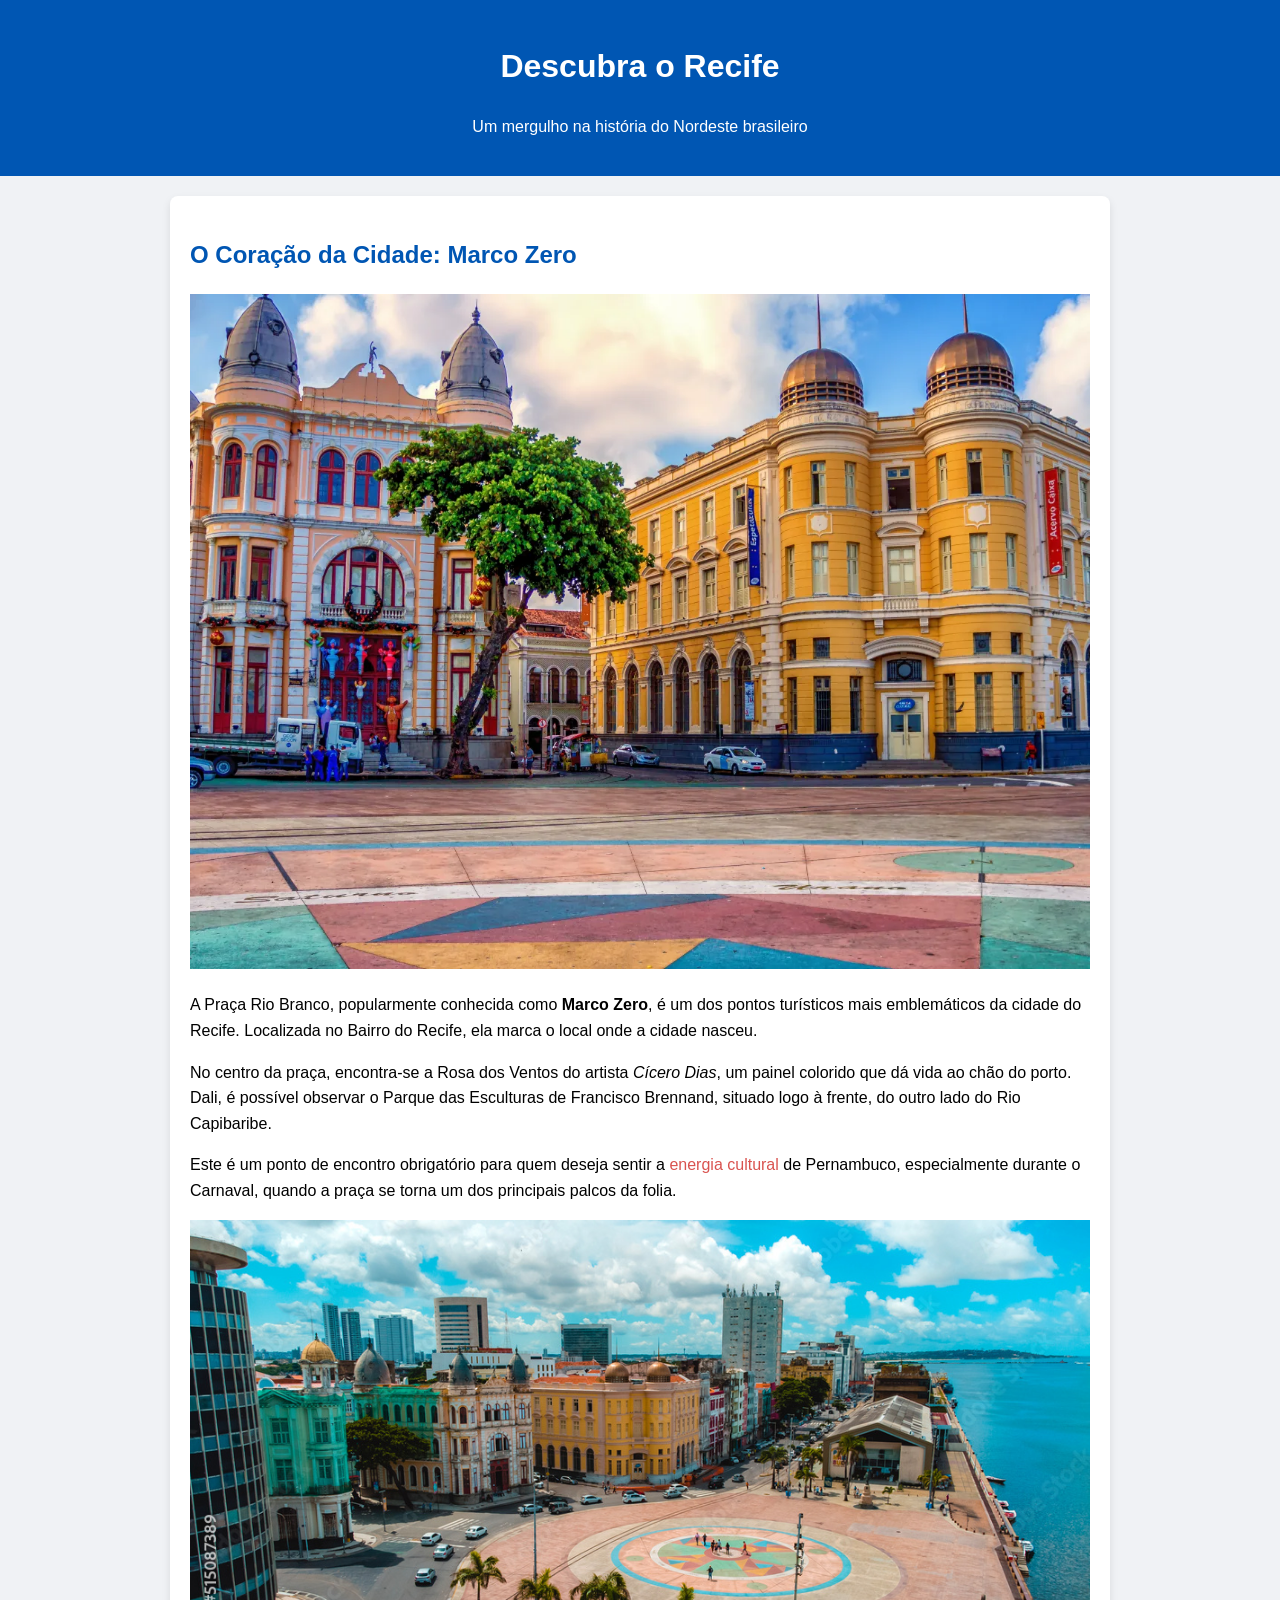
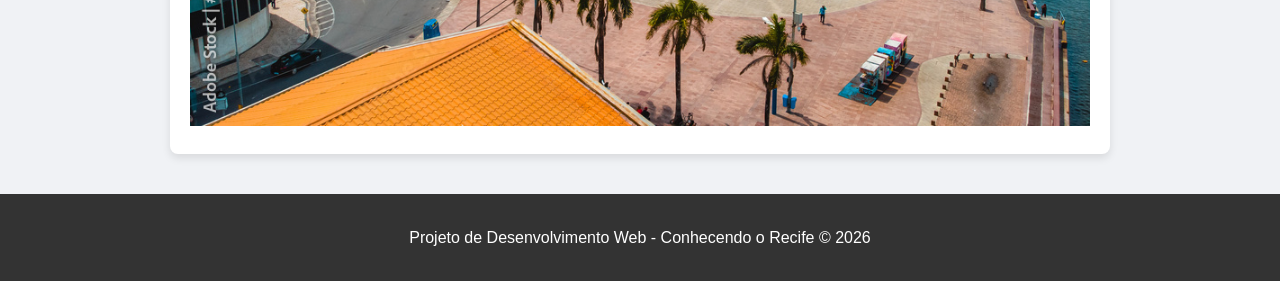
==== index.html @ 31863a39 "Add files via upload" ====
<!DOCTYPE html>
<html lang="pt-br">
<head>
    <meta charset="UTF-8">
    <meta name="viewport" content="width=device-width, initial-scale=1.0">
    <title>Recife - Marco Zero</title>
    <style>
        /* Estilização básica para uma apresentação limpa */
        body {
            font-family: Arial, sans-serif;
            margin: 0;
            padding: 0;
            line-height: 1.6;
            background-color: #f0f2f5;
        }

        header {
            background-color: #0056b3;
            color: white;
            padding: 20px;
            text-align: center;
        }

        main {
            max-width: 900px;
            margin: 20px auto;
            padding: 20px;
            background: white;
            border-radius: 8px;
            box-shadow: 0 4px 8px rgba(0,0,0,0.1);
        }

        .hero-image {
            width: 100%;
            height: auto;
            border-radius: 8px;
            margin-bottom: 20px;
        }

        h2 {
            color: #0056b3;
        }

        footer {
            background-color: #333;
            color: white;
            text-align: center;
            padding: 15px;
            margin-top: 40px;
        }

        /* Destaque para semântica inline */
        .destaque {
            color: #d9534f;
        }
    </style>
</head>
<body>

    <header>
        <h1>Descubra o Recife</h1>
        <p>Um mergulho na história do Nordeste brasileiro</p>
    </header>

    <main>
        <section>
            <h2>O Coração da Cidade: Marco Zero</h2>
            
            <img src="marco-zero-recife.jpg" alt="Praça Rio Branco, conhecida como Marco Zero em Recife" width="900">

            <p>
                A Praça Rio Branco, popularmente conhecida como <strong>Marco Zero</strong>, é um dos pontos turísticos mais emblemáticos da cidade do Recife. Localizada no Bairro do Recife, ela marca o local onde a cidade nasceu.
            </p>

            <p>
                No centro da praça, encontra-se a Rosa dos Ventos do artista <em>Cícero Dias</em>, um painel colorido que dá vida ao chão do porto. Dali, é possível observar o Parque das Esculturas de Francisco Brennand, situado logo à frente, do outro lado do Rio Capibaribe.
            </p>

            <p>
                Este é um ponto de encontro obrigatório para quem deseja sentir a <span class="destaque">energia cultural</span> de Pernambuco, especialmente durante o Carnaval, quando a praça se torna um dos principais palcos da folia.
            </p>

          <img src="praça-marco-zero.jpg" alt="Praça Rio Branco, conhecida como Marco Zero em Recife" width="900">

        </section>
    </main>

    <footer>
        <p>Projeto de Desenvolvimento Web - Conhecendo o Recife &copy; 2026</p>
    </footer>

</body>
</html>
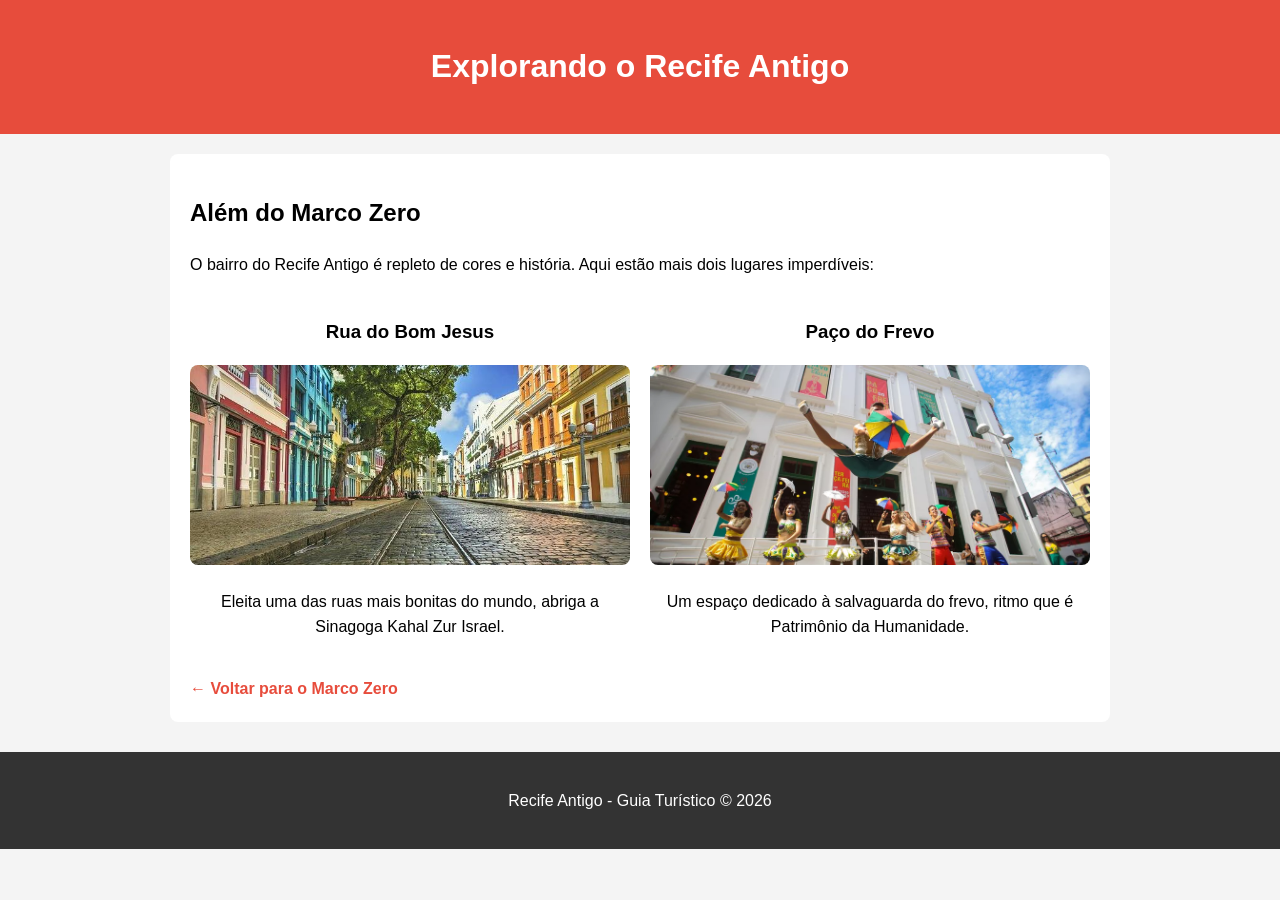
==== commit cc3f18ed: "Update title and content for Recife Antigo" ====
--- a/index.html
+++ b/index.html
@@ -3,91 +3,50 @@
 <head>
     <meta charset="UTF-8">
     <meta name="viewport" content="width=device-width, initial-scale=1.0">
-    <title>Recife - Marco Zero</title>
+    <title>Recife Antigo - Outros Pontos</title>
     <style>
-        /* Estilização básica para uma apresentação limpa */
-        body {
-            font-family: Arial, sans-serif;
-            margin: 0;
-            padding: 0;
-            line-height: 1.6;
-            background-color: #f0f2f5;
-        }
-
-        header {
-            background-color: #0056b3;
-            color: white;
-            padding: 20px;
-            text-align: center;
-        }
-
-        main {
-            max-width: 900px;
-            margin: 20px auto;
-            padding: 20px;
-            background: white;
-            border-radius: 8px;
-            box-shadow: 0 4px 8px rgba(0,0,0,0.1);
-        }
-
-        .hero-image {
-            width: 100%;
-            height: auto;
-            border-radius: 8px;
-            margin-bottom: 20px;
-        }
-
-        h2 {
-            color: #0056b3;
-        }
-
-        footer {
-            background-color: #333;
-            color: white;
-            text-align: center;
-            padding: 15px;
-            margin-top: 40px;
-        }
-
-        /* Destaque para semântica inline */
-        .destaque {
-            color: #d9534f;
-        }
+        body { font-family: Arial, sans-serif; line-height: 1.6; margin: 0; background-color: #f4f4f4; }
+        header { background: #e74c3c; color: white; text-align: center; padding: 20px; }
+        main { max-width: 900px; margin: 20px auto; padding: 20px; background: white; border-radius: 8px; }
+        .container-fotos { display: flex; gap: 20px; justify-content: center; flex-wrap: wrap; margin-top: 20px; }
+        .ponto-turistico { flex: 1; min-width: 300px; text-align: center; }
+        .ponto-turistico img { width: 100%; border-radius: 8px; height: 200px; object-fit: cover; }
+        footer { text-align: center; padding: 20px; background: #333; color: white; margin-top: 30px; }
+        .btn-voltar { display: inline-block; margin-top: 20px; color: #e74c3c; text-decoration: none; font-weight: bold; }
     </style>
 </head>
 <body>
 
     <header>
-        <h1>Descubra o Recife</h1>
-        <p>Um mergulho na história do Nordeste brasileiro</p>
+        <h1>Explorando o Recife Antigo</h1>
     </header>
 
     <main>
         <section>
-            <h2>O Coração da Cidade: Marco Zero</h2>
-            
-            <img src="marco-zero-recife.jpg" alt="Praça Rio Branco, conhecida como Marco Zero em Recife" width="900">
+            <h2>Além do Marco Zero</h2>
+            <p>O bairro do Recife Antigo é repleto de cores e história. Aqui estão mais dois lugares imperdíveis:</p>
 
-            <p>
-                A Praça Rio Branco, popularmente conhecida como <strong>Marco Zero</strong>, é um dos pontos turísticos mais emblemáticos da cidade do Recife. Localizada no Bairro do Recife, ela marca o local onde a cidade nasceu.
-            </p>
+            <div class="container-fotos">
+                <div class="ponto-turistico">
+                    <h3>Rua do Bom Jesus</h3>
+                    <img src="ruadobomjesus.jpeg" alt="Rua do Bom Jesus colorida">
+                    <p>Eleita uma das ruas mais bonitas do mundo, abriga a Sinagoga Kahal Zur Israel.</p>
+                </div>
 
-            <p>
-                No centro da praça, encontra-se a Rosa dos Ventos do artista <em>Cícero Dias</em>, um painel colorido que dá vida ao chão do porto. Dali, é possível observar o Parque das Esculturas de Francisco Brennand, situado logo à frente, do outro lado do Rio Capibaribe.
-            </p>
+                <div class="ponto-turistico">
+                    <h3>Paço do Frevo</h3>
+                    <img src="frevo.jpg" alt="Fachada do Paço do Frevo">
+                    <p>Um espaço dedicado à salvaguarda do frevo, ritmo que é Patrimônio da Humanidade.</p>
+                </div>
+            </div>
 
-            <p>
-                Este é um ponto de encontro obrigatório para quem deseja sentir a <span class="destaque">energia cultural</span> de Pernambuco, especialmente durante o Carnaval, quando a praça se torna um dos principais palcos da folia.
-            </p>
-
-          <img src="praça-marco-zero.jpg" alt="Praça Rio Branco, conhecida como Marco Zero em Recife" width="900">
-
+            <a href="index.html" class="btn-voltar">← Voltar para o Marco Zero</a>
         </section>
     </main>
 
     <footer>
-        <p>Projeto de Desenvolvimento Web - Conhecendo o Recife &copy; 2026</p>
+        <p>Recife Antigo - Guia Turístico &copy; 2026</p>
     </footer>
 
 </body>
-</html>+</html>
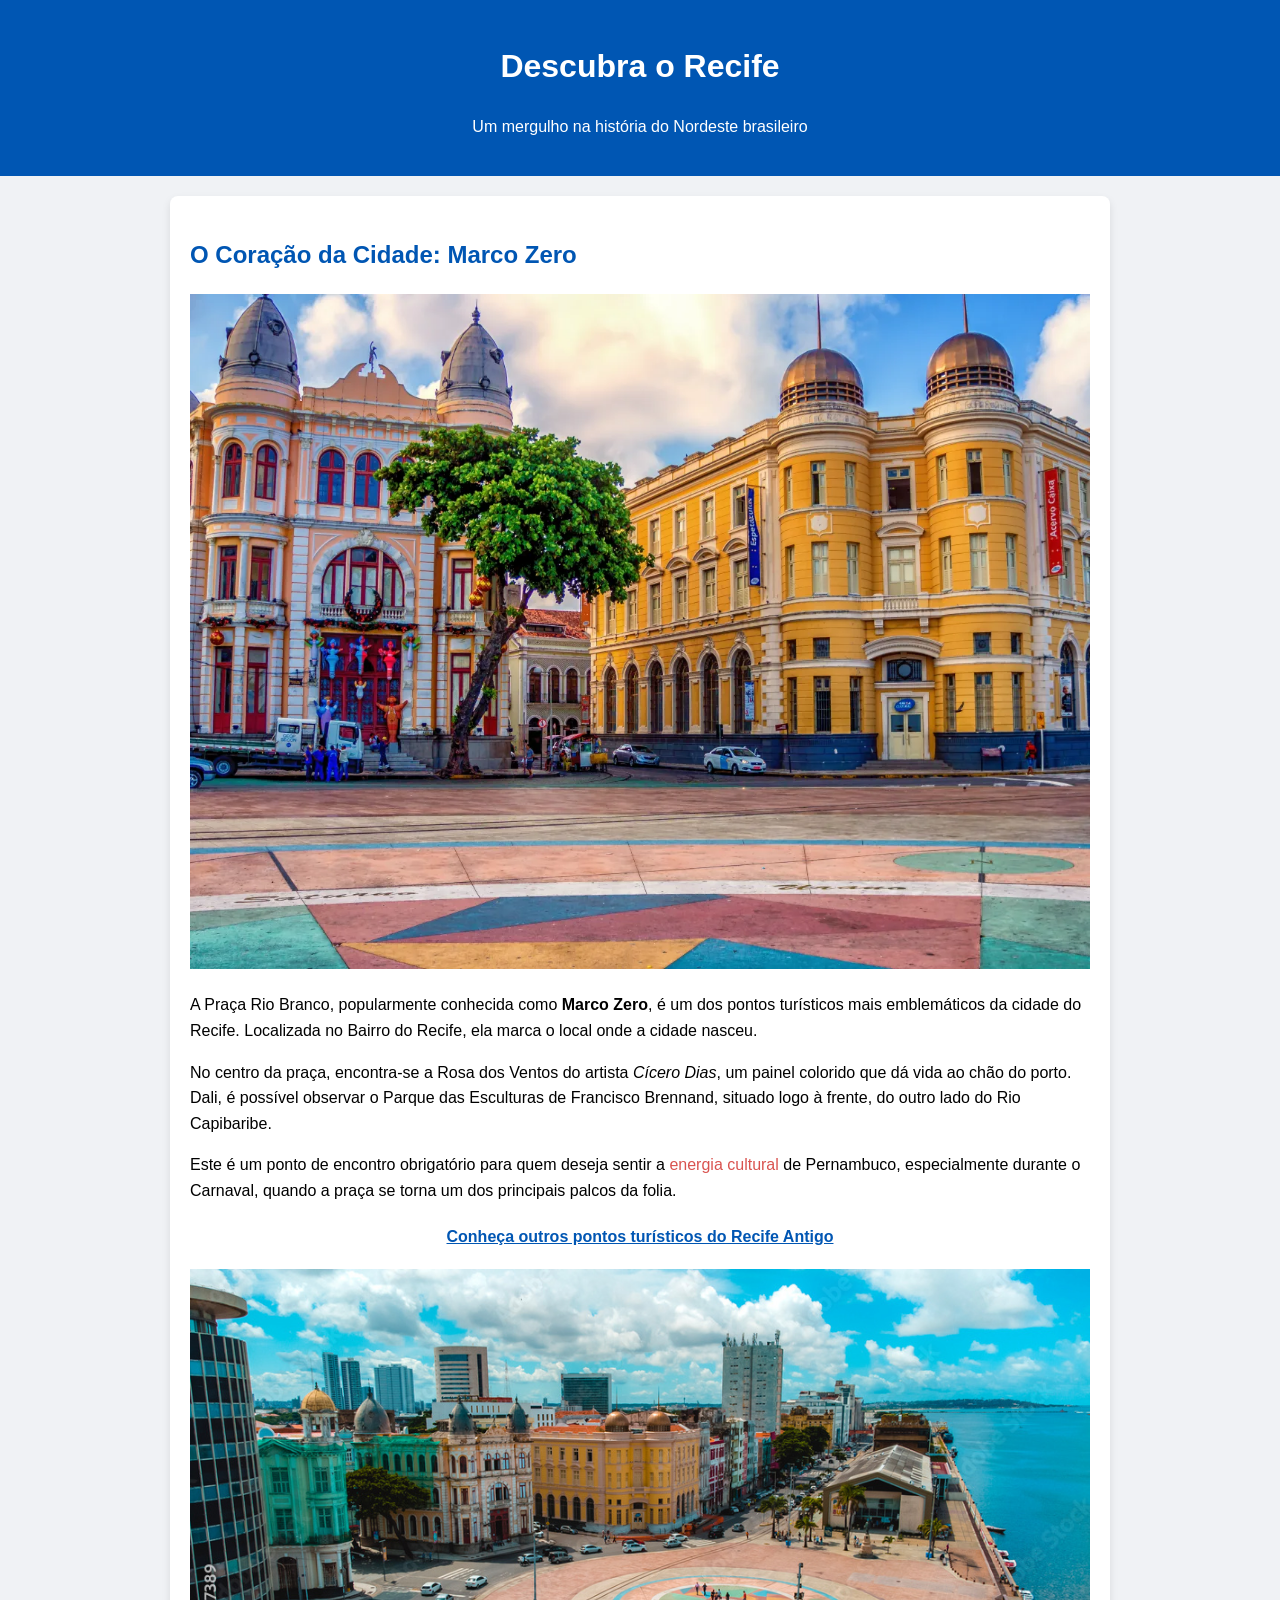
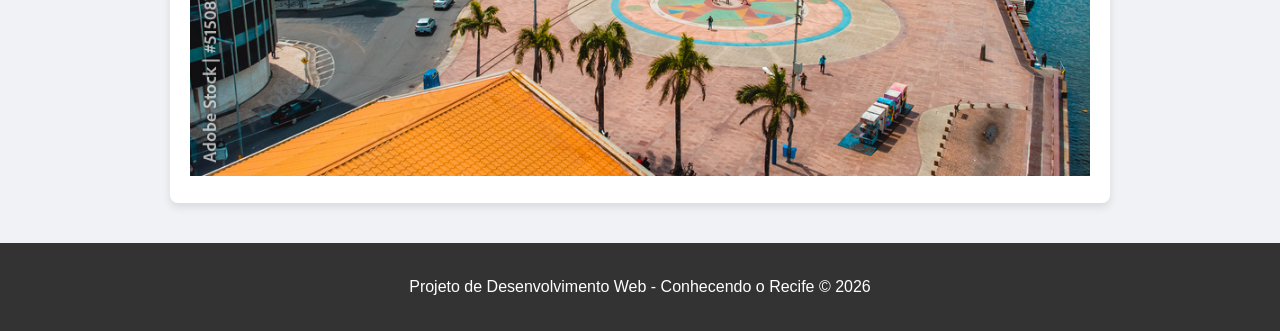
==== commit ca560fca: "Update index.html" ====
--- a/index.html
+++ b/index.html
@@ -3,50 +3,96 @@
 <head>
     <meta charset="UTF-8">
     <meta name="viewport" content="width=device-width, initial-scale=1.0">
-    <title>Recife Antigo - Outros Pontos</title>
+    <title>Recife - Marco Zero</title>
     <style>
-        body { font-family: Arial, sans-serif; line-height: 1.6; margin: 0; background-color: #f4f4f4; }
-        header { background: #e74c3c; color: white; text-align: center; padding: 20px; }
-        main { max-width: 900px; margin: 20px auto; padding: 20px; background: white; border-radius: 8px; }
-        .container-fotos { display: flex; gap: 20px; justify-content: center; flex-wrap: wrap; margin-top: 20px; }
-        .ponto-turistico { flex: 1; min-width: 300px; text-align: center; }
-        .ponto-turistico img { width: 100%; border-radius: 8px; height: 200px; object-fit: cover; }
-        footer { text-align: center; padding: 20px; background: #333; color: white; margin-top: 30px; }
-        .btn-voltar { display: inline-block; margin-top: 20px; color: #e74c3c; text-decoration: none; font-weight: bold; }
+        /* Estilização básica para uma apresentação limpa */
+        body {
+            font-family: Arial, sans-serif;
+            margin: 0;
+            padding: 0;
+            line-height: 1.6;
+            background-color: #f0f2f5;
+        }
+
+        header {
+            background-color: #0056b3;
+            color: white;
+            padding: 20px;
+            text-align: center;
+        }
+
+        main {
+            max-width: 900px;
+            margin: 20px auto;
+            padding: 20px;
+            background: white;
+            border-radius: 8px;
+            box-shadow: 0 4px 8px rgba(0,0,0,0.1);
+        }
+
+        .hero-image {
+            width: 100%;
+            height: auto;
+            border-radius: 8px;
+            margin-bottom: 20px;
+        }
+
+        h2 {
+            color: #0056b3;
+        }
+
+        footer {
+            background-color: #333;
+            color: white;
+            text-align: center;
+            padding: 15px;
+            margin-top: 40px;
+        }
+
+        /* Destaque para semântica inline */
+        .destaque {
+            color: #d9534f;
+        }
     </style>
 </head>
 <body>
 
     <header>
-        <h1>Explorando o Recife Antigo</h1>
+        <h1>Descubra o Recife</h1>
+        <p>Um mergulho na história do Nordeste brasileiro</p>
     </header>
 
     <main>
         <section>
-            <h2>Além do Marco Zero</h2>
-            <p>O bairro do Recife Antigo é repleto de cores e história. Aqui estão mais dois lugares imperdíveis:</p>
+            <h2>O Coração da Cidade: Marco Zero</h2>
+            
+            <img src="marco-zero-recife.jpg" alt="Praça Rio Branco, conhecida como Marco Zero em Recife" width="900">
 
-            <div class="container-fotos">
-                <div class="ponto-turistico">
-                    <h3>Rua do Bom Jesus</h3>
-                    <img src="ruadobomjesus.jpeg" alt="Rua do Bom Jesus colorida">
-                    <p>Eleita uma das ruas mais bonitas do mundo, abriga a Sinagoga Kahal Zur Israel.</p>
-                </div>
+            <p>
+                A Praça Rio Branco, popularmente conhecida como <strong>Marco Zero</strong>, é um dos pontos turísticos mais emblemáticos da cidade do Recife. Localizada no Bairro do Recife, ela marca o local onde a cidade nasceu.
+            </p>
 
-                <div class="ponto-turistico">
-                    <h3>Paço do Frevo</h3>
-                    <img src="frevo.jpg" alt="Fachada do Paço do Frevo">
-                    <p>Um espaço dedicado à salvaguarda do frevo, ritmo que é Patrimônio da Humanidade.</p>
-                </div>
-            </div>
+            <p>
+                No centro da praça, encontra-se a Rosa dos Ventos do artista <em>Cícero Dias</em>, um painel colorido que dá vida ao chão do porto. Dali, é possível observar o Parque das Esculturas de Francisco Brennand, situado logo à frente, do outro lado do Rio Capibaribe.
+            </p>
 
-            <a href="index.html" class="btn-voltar">← Voltar para o Marco Zero</a>
+            <p>
+                Este é um ponto de encontro obrigatório para quem deseja sentir a <span class="destaque">energia cultural</span> de Pernambuco, especialmente durante o Carnaval, quando a praça se torna um dos principais palcos da folia.
+                
+                <a href="pontos-turisticos.html" style="display: block; text-align: center; margin: 20px; font-weight: bold; color: #0056b3;">
+    Conheça outros pontos turísticos do Recife Antigo
+</a>
+            </p>
+
+          <img src="praca-marco-zero.jpg" alt="Praça Rio Branco, conhecida como Marco Zero em Recife" width="900">
+
         </section>
     </main>
 
     <footer>
-        <p>Recife Antigo - Guia Turístico &copy; 2026</p>
+        <p>Projeto de Desenvolvimento Web - Conhecendo o Recife &copy; 2026</p>
     </footer>
 
 </body>
 </html>
+</html>
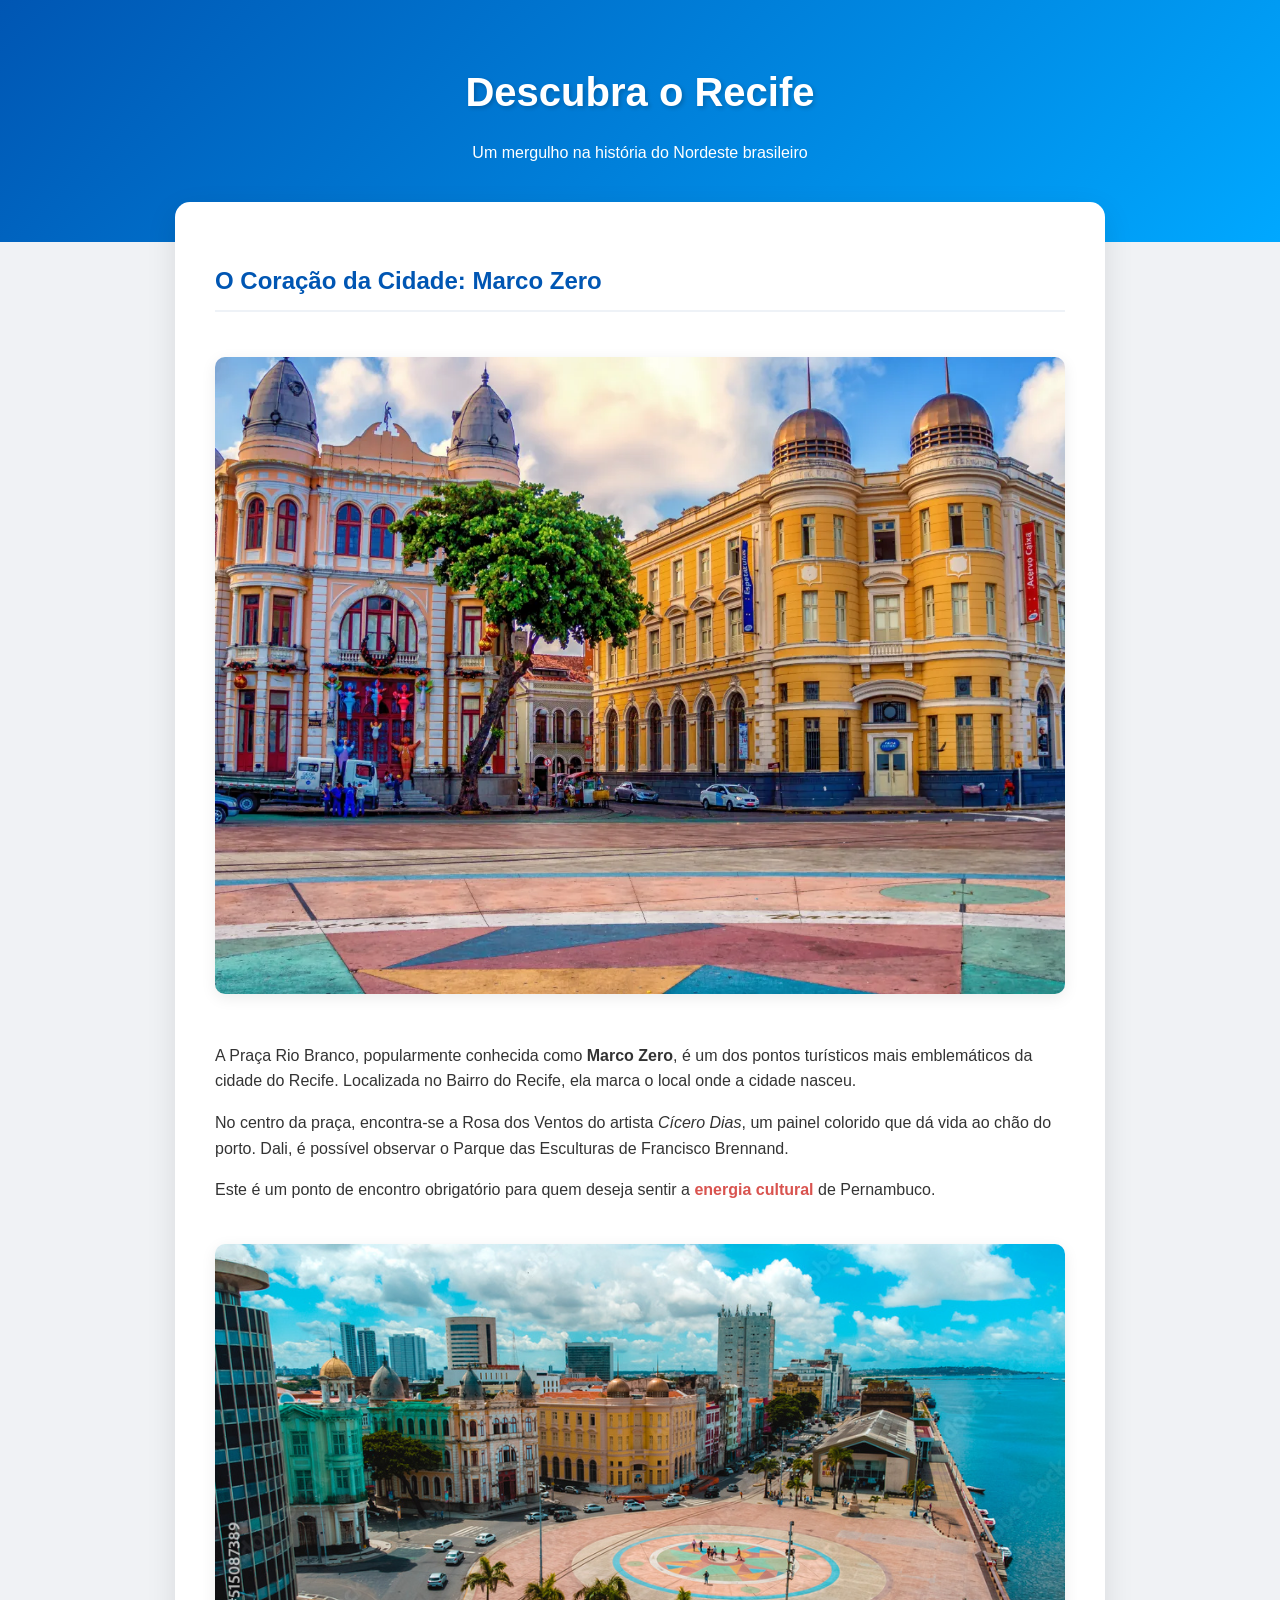
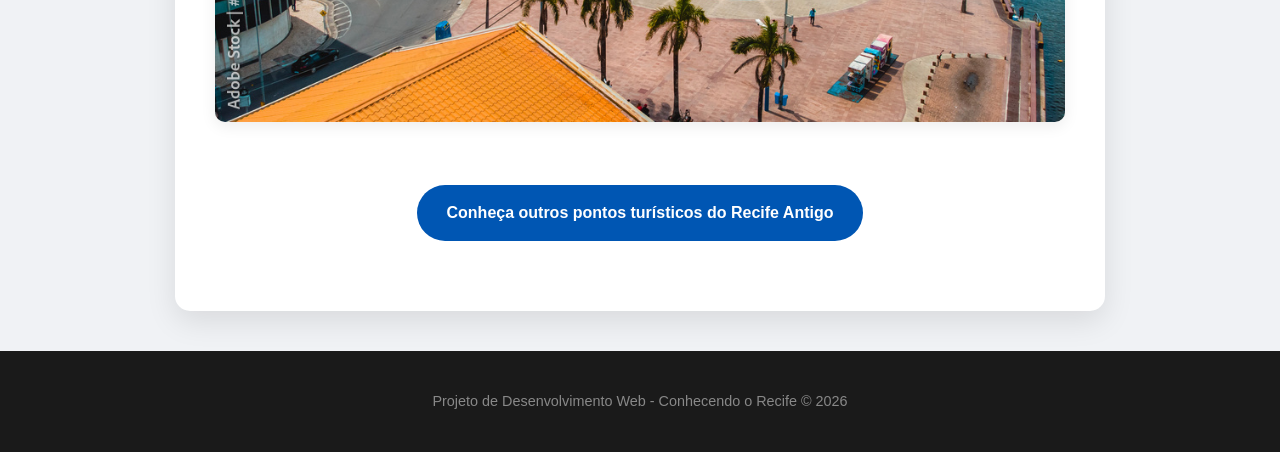
==== commit 6906a699: "Replace inline styles with external stylesheet link" ====
--- a/index.html
+++ b/index.html
@@ -4,56 +4,7 @@
     <meta charset="UTF-8">
     <meta name="viewport" content="width=device-width, initial-scale=1.0">
     <title>Recife - Marco Zero</title>
-    <style>
-        /* Estilização básica para uma apresentação limpa */
-        body {
-            font-family: Arial, sans-serif;
-            margin: 0;
-            padding: 0;
-            line-height: 1.6;
-            background-color: #f0f2f5;
-        }
-
-        header {
-            background-color: #0056b3;
-            color: white;
-            padding: 20px;
-            text-align: center;
-        }
-
-        main {
-            max-width: 900px;
-            margin: 20px auto;
-            padding: 20px;
-            background: white;
-            border-radius: 8px;
-            box-shadow: 0 4px 8px rgba(0,0,0,0.1);
-        }
-
-        .hero-image {
-            width: 100%;
-            height: auto;
-            border-radius: 8px;
-            margin-bottom: 20px;
-        }
-
-        h2 {
-            color: #0056b3;
-        }
-
-        footer {
-            background-color: #333;
-            color: white;
-            text-align: center;
-            padding: 15px;
-            margin-top: 40px;
-        }
-
-        /* Destaque para semântica inline */
-        .destaque {
-            color: #d9534f;
-        }
-    </style>
+    <link rel="stylesheet" href="style.css">
 </head>
 <body>
 
@@ -66,26 +17,25 @@
         <section>
             <h2>O Coração da Cidade: Marco Zero</h2>
             
-            <img src="marco-zero-recife.jpg" alt="Praça Rio Branco, conhecida como Marco Zero em Recife" width="900">
+            <img src="marco-zero-recife.jpg" alt="Praça Rio Branco, conhecida como Marco Zero em Recife">
 
             <p>
                 A Praça Rio Branco, popularmente conhecida como <strong>Marco Zero</strong>, é um dos pontos turísticos mais emblemáticos da cidade do Recife. Localizada no Bairro do Recife, ela marca o local onde a cidade nasceu.
             </p>
 
             <p>
-                No centro da praça, encontra-se a Rosa dos Ventos do artista <em>Cícero Dias</em>, um painel colorido que dá vida ao chão do porto. Dali, é possível observar o Parque das Esculturas de Francisco Brennand, situado logo à frente, do outro lado do Rio Capibaribe.
+                No centro da praça, encontra-se a Rosa dos Ventos do artista <em>Cícero Dias</em>, um painel colorido que dá vida ao chão do porto. Dali, é possível observar o Parque das Esculturas de Francisco Brennand.
             </p>
 
             <p>
-                Este é um ponto de encontro obrigatório para quem deseja sentir a <span class="destaque">energia cultural</span> de Pernambuco, especialmente durante o Carnaval, quando a praça se torna um dos principais palcos da folia.
-                
-                <a href="pontos-turisticos.html" style="display: block; text-align: center; margin: 20px; font-weight: bold; color: #0056b3;">
-    Conheça outros pontos turísticos do Recife Antigo
-</a>
+                Este é um ponto de encontro obrigatório para quem deseja sentir a <span class="destaque">energia cultural</span> de Pernambuco.
             </p>
 
-          <img src="praca-marco-zero.jpg" alt="Praça Rio Branco, conhecida como Marco Zero em Recife" width="900">
+            <img src="praca-marco-zero.jpg" alt="Vista da Praça Rio Branco">
 
+            <a href="pontos-turisticos.html" class="btn-navegacao">
+                Conheça outros pontos turísticos do Recife Antigo
+            </a>
         </section>
     </main>
 
@@ -95,4 +45,3 @@
 
 </body>
 </html>
-</html>
--- a/style.css
+++ b/style.css
@@ -0,0 +1,86 @@
+/* Configurações Gerais */
+body {
+    font-family: 'Segoe UI', Tahoma, Geneva, Verdana, sans-serif;
+    margin: 0;
+    padding: 0;
+    line-height: 1.6;
+    background-color: #f0f2f5;
+    color: #333;
+}
+
+/* Cabeçalho com Degradê */
+header {
+    background: linear-gradient(135deg, #0056b3, #00a8ff);
+    color: white;
+    padding: 60px 20px;
+    text-align: center;
+}
+
+header h1 {
+    margin: 0;
+    font-size: 2.5rem;
+    text-shadow: 2px 2px 4px rgba(0,0,0,0.2);
+}
+
+/* Container de Conteúdo */
+main {
+    max-width: 850px;
+    margin: -40px auto 40px; /* Efeito de sobreposição no header */
+    padding: 40px;
+    background: white;
+    border-radius: 15px;
+    box-shadow: 0 10px 30px rgba(0,0,0,0.1);
+}
+
+h2 {
+    color: #0056b3;
+    border-bottom: 2px solid #eef2f7;
+    padding-bottom: 10px;
+}
+
+/* Imagens com Efeito */
+img {
+    width: 100%;
+    height: auto;
+    border-radius: 10px;
+    margin: 25px 0;
+    box-shadow: 0 4px 15px rgba(0,0,0,0.08);
+    transition: transform 0.3s ease;
+}
+
+img:hover {
+    transform: scale(1.02);
+}
+
+/* Botão de Navegação */
+.btn-navegacao {
+    display: block;
+    width: fit-content;
+    margin: 30px auto;
+    padding: 15px 30px;
+    background-color: #0056b3;
+    color: white !important;
+    text-decoration: none;
+    font-weight: bold;
+    border-radius: 50px;
+    transition: background 0.3s, transform 0.2s;
+}
+
+.btn-navegacao:hover {
+    background-color: #003d80;
+    transform: translateY(-2px);
+}
+
+/* Rodapé */
+footer {
+    background-color: #1a1a1a;
+    color: #888;
+    text-align: center;
+    padding: 25px;
+    font-size: 0.9rem;
+}
+
+.destaque {
+    color: #d9534f;
+    font-weight: bold;
+}
